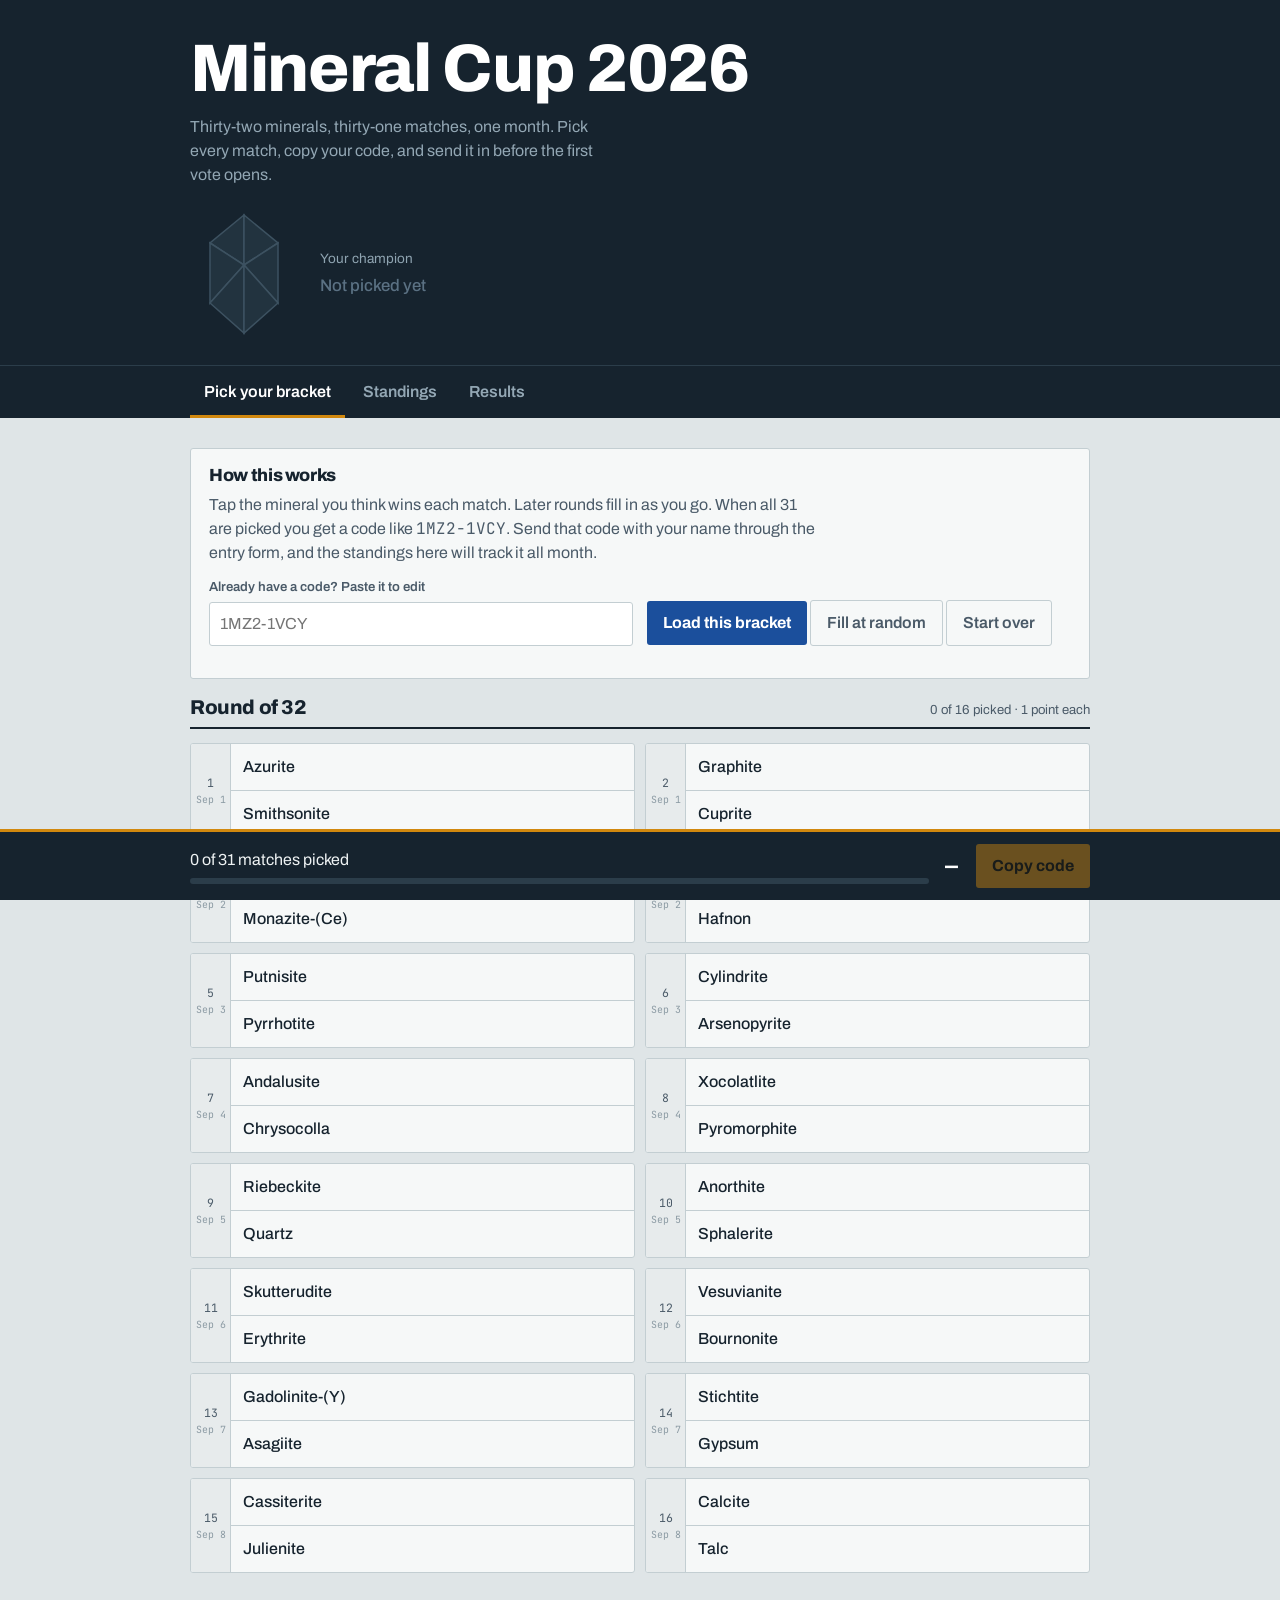
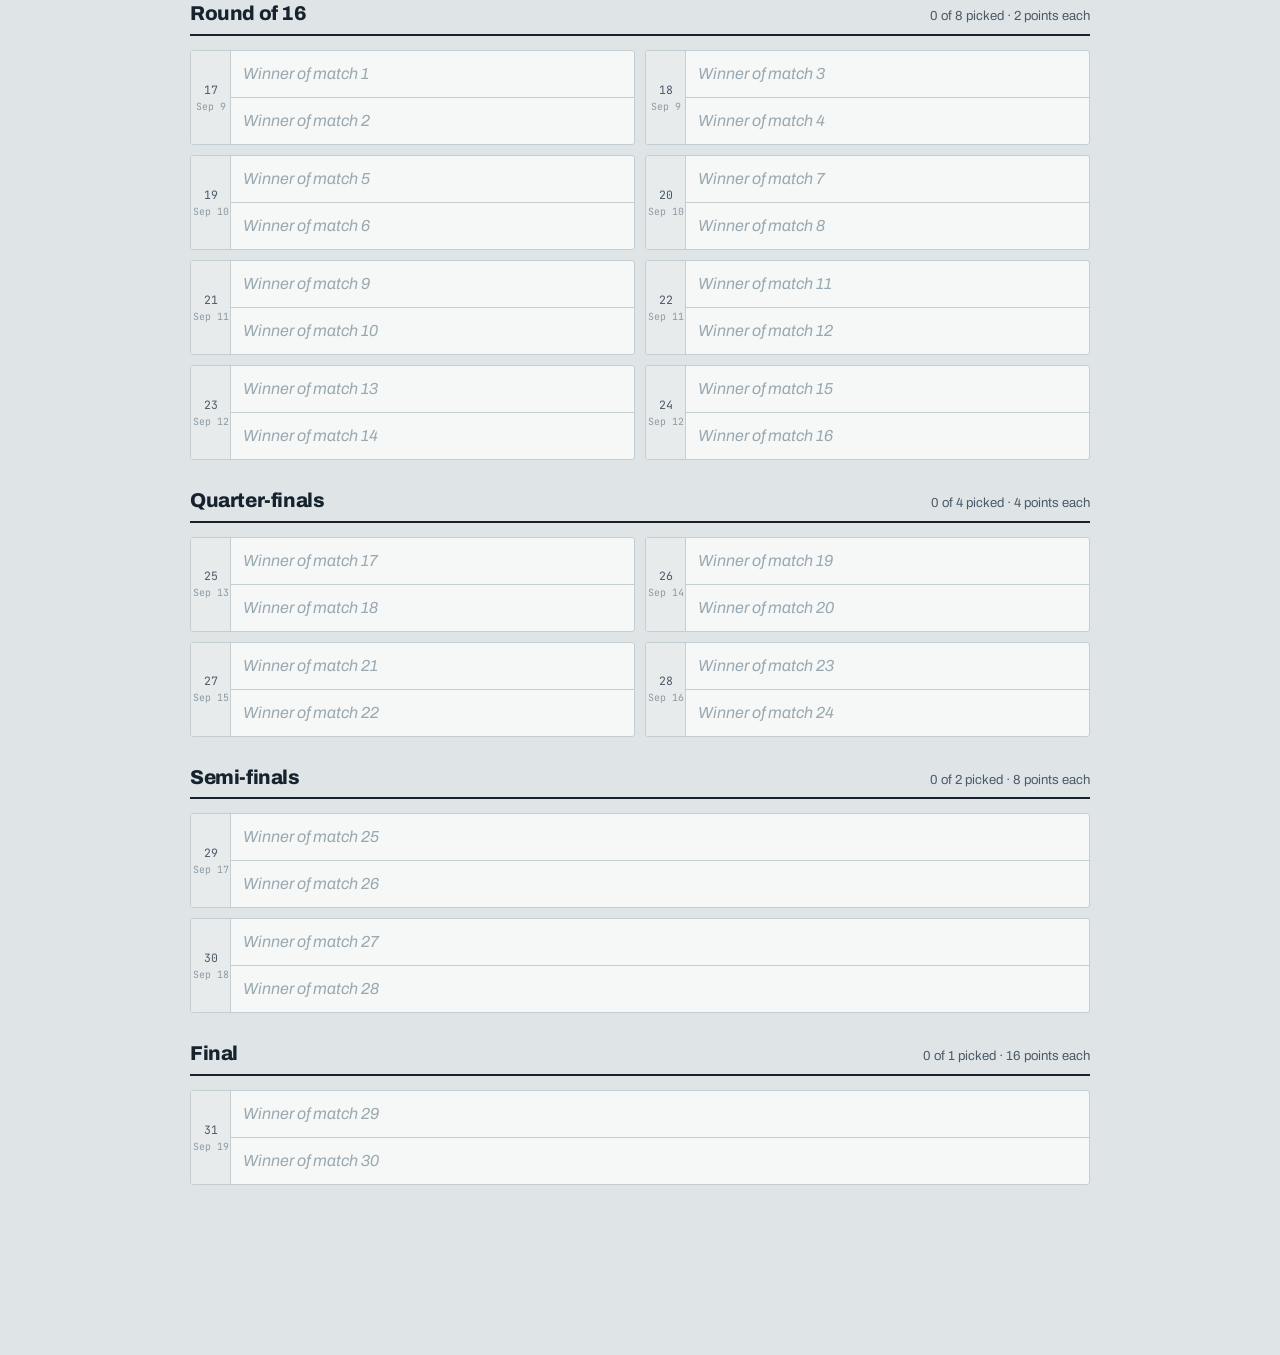
==== index.html @ 7a16c7b4 "Mineral Cup 2026 bracket site" ====
<!doctype html>
<html lang="en">
  <head>
    <meta charset="utf-8" />
    <meta name="viewport" content="width=device-width, initial-scale=1" />
    <title>Mineral Cup 2026 — bracket</title>
    <meta
      name="description"
      content="Pick all 31 matches of the Mineral Cup 2026 bracket, get an 8-character code, and follow the standings through September."
    />
    <link rel="stylesheet" href="styles.css" />
  </head>
  <body>
    <header class="masthead">
      <div class="wrap">
        <h1>Mineral Cup 2026</h1>
        <p class="season">
          Thirty-two minerals, thirty-one matches, one month. Pick every match,
          copy your code, and send it in before the first vote opens.
        </p>
        <div class="crystal-bay">
          <div class="crystal" id="crystal" aria-hidden="true">
            <svg viewBox="0 0 108 122">
              <polygon class="facet facet-a" points="54,2 20,30 54,52" />
              <polygon class="facet facet-b" points="54,2 88,30 54,52" />
              <polygon class="facet facet-c" points="20,30 20,90 54,52" />
              <polygon class="facet facet-b" points="88,30 88,90 54,52" />
              <polygon class="facet facet-a" points="20,90 54,120 54,52" />
              <polygon class="facet facet-c" points="88,90 54,120 54,52" />
            </svg>
          </div>
          <div>
            <div class="champion-label">Your champion</div>
            <div class="champion-name empty" id="championName">
              Not picked yet
            </div>
          </div>
        </div>
      </div>
    </header>

    <nav class="tabs">
      <div class="wrap" role="tablist">
        <button class="tab" role="tab" aria-selected="true" data-view="pick">
          Pick your bracket
        </button>
        <button class="tab" role="tab" aria-selected="false" data-view="standings">
          Standings
        </button>
        <button class="tab" role="tab" aria-selected="false" data-view="results">
          Results
        </button>
      </div>
    </nav>

    <main class="wrap">
      <!-- ------------------------------------------------ pick -->
      <section class="view" id="view-pick" role="tabpanel">
        <div class="card">
          <h2>How this works</h2>
          <p>
            Tap the mineral you think wins each match. Later rounds fill in as
            you go. When all 31 are picked you get a code like
            <span class="mono">1MZ2-1VCY</span>. Send that code with your name
            through the entry form, and the standings here will track it all
            month.
          </p>
          <div class="row two">
            <div class="field">
              <label for="loadCode">Already have a code? Paste it to edit</label>
              <input
                type="text"
                id="loadCode"
                class="mono"
                placeholder="1MZ2-1VCY"
                autocomplete="off"
                spellcheck="false"
              />
            </div>
            <div class="field" style="align-self: end">
              <button class="btn light" id="loadBtn">Load this bracket</button>
              <button class="btn ghost" id="randomBtn" style="border-color: var(--line); color: var(--ink-soft)">
                Fill at random
              </button>
              <button class="btn ghost" id="clearBtn" style="border-color: var(--line); color: var(--ink-soft)">
                Start over
              </button>
            </div>
          </div>
          <div id="loadMsg" aria-live="polite"></div>
        </div>
        <div id="rounds"></div>
      </section>

      <!-- ------------------------------------------------ standings -->
      <section class="view" id="view-standings" role="tabpanel" hidden>
        <div class="toolbar">
          <span class="pill" id="standingsCount">0 entries</span>
          <span class="pill" id="standingsUpdated">not yet updated</span>
        </div>
        <div id="standingsWrap"></div>
      </section>

      <!-- ------------------------------------------------ results -->
      <section class="view" id="view-results" role="tabpanel" hidden>
        <div class="card">
          <h2>Voting today</h2>
          <div id="todayList" class="empty-state">Loading the schedule.</div>
        </div>
        <div id="resultsRounds"></div>
      </section>
    </main>

    <div class="codebar">
      <div class="wrap">
        <div class="progress">
          <div id="progressText">0 of 31 matches picked</div>
          <div class="progress-track">
            <div class="progress-fill" id="progressFill"></div>
          </div>
        </div>
        <div class="code-out" id="codeOut">—</div>
        <button class="btn" id="copyBtn" disabled>Copy code</button>
        <a class="btn light" id="formBtn" href="#" hidden>Enter the contest</a>
      </div>
    </div>

    <script src="app.js"></script>
    <script>
      (function () {
        var picks = new Array(TOTAL_MATCHES).fill(null);
        var data = null;
        var dates = buildSchedule(null);

        var el = function (id) {
          return document.getElementById(id);
        };

        /* ---------------- tabs ---------------- */
        document.querySelectorAll('.tab').forEach(function (tab) {
          tab.addEventListener('click', function () {
            document.querySelectorAll('.tab').forEach(function (t) {
              t.setAttribute('aria-selected', String(t === tab));
            });
            ['pick', 'standings', 'results'].forEach(function (name) {
              el('view-' + name).hidden = name !== tab.dataset.view;
            });
            window.scrollTo({ top: 0, behavior: 'instant' });
          });
        });

        /* ---------------- picking ---------------- */

        function choose(match, side) {
          if (picks[match] === side) return;
          picks[match] = side;
          clearDownstream(picks, match);
          render();
        }

        function render() {
          var tree = expandBracket(picks);
          var host = el('rounds');
          host.innerHTML = '';

          for (var r = 0; r < ROUND_SIZES.length; r++) {
            var section = document.createElement('section');
            section.className = 'round';

            var picked = 0;
            for (var i = 0; i < ROUND_SIZES[r]; i++) {
              if (picks[matchAt(r, i)] !== null) picked++;
            }

            var head = document.createElement('div');
            head.className = 'round-head';
            head.innerHTML =
              '<h2>' +
              ROUND_NAMES[r] +
              '</h2><span class="round-meta">' +
              picked +
              ' of ' +
              ROUND_SIZES[r] +
              ' picked &middot; ' +
              ROUND_POINTS[r] +
              (ROUND_POINTS[r] === 1 ? ' point' : ' points') +
              ' each</span>';
            section.appendChild(head);

            var list = document.createElement('div');
            list.className = 'matches' + (ROUND_SIZES[r] > 2 ? ' wide' : '');

            for (var k = 0; k < ROUND_SIZES[r]; k++) {
              list.appendChild(matchNode(matchAt(r, k), tree));
            }
            section.appendChild(list);
            host.appendChild(section);
          }

          updateChampion(tree.winners[TOTAL_MATCHES - 1]);
          updateCodebar();
        }

        function matchNode(m, tree) {
          var node = document.createElement('div');
          node.className = 'match';

          var no = document.createElement('div');
          no.className = 'match-no';
          no.innerHTML =
            '<span>' +
            (m + 1) +
            '</span><span class="day">' +
            prettyDate(dates[m]).replace(' ', '&nbsp;') +
            '</span>';
          node.appendChild(no);

          var sides = document.createElement('div');
          [0, 1].forEach(function (side) {
            var name = side === 0 ? tree.upper[m] : tree.lower[m];
            var btn = document.createElement('button');
            btn.className = 'side' + (picks[m] === side ? ' chosen' : '');
            btn.type = 'button';
            if (name) {
              btn.textContent = name;
              btn.addEventListener('click', function () {
                choose(m, side);
              });
            } else {
              btn.textContent = 'Winner of match ' + (feedersOf(m)[side] + 1);
              btn.disabled = true;
            }
            sides.appendChild(btn);
          });
          node.appendChild(sides);
          return node;
        }

        function updateChampion(name) {
          var label = el('championName');
          var crystal = el('crystal');
          if (name) {
            label.textContent = name;
            label.classList.remove('empty');
            crystal.classList.add('filled');
          } else {
            label.textContent = 'Not picked yet';
            label.classList.add('empty');
            crystal.classList.remove('filled');
          }
        }

        function updateCodebar() {
          var done = picks.filter(function (p) {
            return p !== null;
          }).length;
          el('progressText').textContent =
            done + ' of ' + TOTAL_MATCHES + ' matches picked';
          el('progressFill').style.width = (done / TOTAL_MATCHES) * 100 + '%';

          if (isComplete(picks)) {
            var code = encodeBracket(picks);
            el('codeOut').textContent = code;
            el('copyBtn').disabled = false;
            el('copyBtn').dataset.code = code;
          } else {
            el('codeOut').textContent = '—';
            el('copyBtn').disabled = true;
            el('copyBtn').dataset.code = '';
          }
        }

        el('copyBtn').addEventListener('click', function () {
          var code = this.dataset.code;
          if (!code) return;
          var self = this;
          navigator.clipboard.writeText(code).then(
            function () {
              self.textContent = 'Copied';
              setTimeout(function () {
                self.textContent = 'Copy code';
              }, 1600);
            },
            function () {
              window.prompt('Copy your code', code);
            }
          );
        });

        el('loadBtn').addEventListener('click', function () {
          var result = decodeBracket(el('loadCode').value);
          var msg = el('loadMsg');
          if (result.ok) {
            picks = result.picks;
            msg.innerHTML = '<span class="ok">Bracket loaded.</span>';
            render();
          } else {
            msg.innerHTML = '<span class="bad">' + result.reason + '.</span>';
          }
        });

        el('randomBtn').addEventListener('click', function () {
          picks = Array.from({ length: TOTAL_MATCHES }, function () {
            return Math.random() < 0.5 ? 0 : 1;
          });
          el('loadMsg').innerHTML =
            '<span class="ok">Random bracket filled. Change anything you disagree with.</span>';
          render();
        });

        el('clearBtn').addEventListener('click', function () {
          picks = new Array(TOTAL_MATCHES).fill(null);
          el('loadMsg').innerHTML = '';
          render();
        });

        /* ---------------- standings ---------------- */

        function renderStandings() {
          var host = el('standingsWrap');
          if (!data) {
            host.innerHTML =
              '<p class="empty-state">Standings could not be loaded.</p>';
            return;
          }
          el('standingsCount').textContent =
            data.entries.length +
            (data.entries.length === 1 ? ' entry' : ' entries');
          el('standingsUpdated').textContent = data.updated
            ? 'updated ' + data.updated
            : 'not yet updated';

          if (!data.entries.length) {
            host.innerHTML =
              '<p class="empty-state">No entries yet. Pick a bracket and send in your code.</p>';
            return;
          }

          var rows = buildStandings(data.entries, data.results);
          var html =
            '<table><thead><tr><th class="num">#</th><th>Name</th>' +
            '<th>Champion pick</th><th class="num">Score</th>' +
            '<th class="num">Max</th><th class="num">Correct</th></tr></thead><tbody>';

          rows.forEach(function (row) {
            html +=
              '<tr><td class="num rank">' +
              row.rank +
              '</td><td>' +
              escapeHtml(row.name) +
              (row.valid ? '' : ' <span class="bad">(invalid code)</span>') +
              '</td><td class="' +
              (row.championAlive ? 'alive' : 'dead') +
              '">' +
              escapeHtml(row.champion || '—') +
              '</td><td class="num"><strong>' +
              row.score +
              '</strong></td><td class="num">' +
              row.maxPossible +
              '</td><td class="num">' +
              row.correct +
              '/' +
              row.decided +
              '</td></tr>';
          });
          html += '</tbody></table>';
          host.innerHTML = html;
        }

        /* ---------------- results ---------------- */

        function renderResults() {
          if (!data) return;
          var tree = expandBracket(data.results);
          var dead = eliminatedFrom(data.results);

          var open = openMatches(data.results, dates, todayISO());
          var today = el('todayList');
          if (!open.length) {
            today.innerHTML =
              '<p class="empty-state">Nothing scheduled for today. Check the bracket below for what is coming.</p>';
          } else {
            today.innerHTML = open
              .map(function (m) {
                var a = tree.upper[m] || 'to be decided';
                var b = tree.lower[m] || 'to be decided';
                return (
                  '<p><span class="pill">Match ' +
                  (m + 1) +
                  '</span> <strong>' +
                  escapeHtml(a) +
                  '</strong> against <strong>' +
                  escapeHtml(b) +
                  '</strong></p>'
                );
              })
              .join('');
          }

          var host = el('resultsRounds');
          host.innerHTML = '';
          for (var r = 0; r < ROUND_SIZES.length; r++) {
            var section = document.createElement('section');
            section.className = 'round';
            var settled = 0;
            for (var i = 0; i < ROUND_SIZES[r]; i++) {
              if (data.results[matchAt(r, i)] !== null) settled++;
            }
            var head = document.createElement('div');
            head.className = 'round-head';
            head.innerHTML =
              '<h2>' +
              ROUND_NAMES[r] +
              '</h2><span class="round-meta">' +
              settled +
              ' of ' +
              ROUND_SIZES[r] +
              ' decided</span>';
            section.appendChild(head);

            var list = document.createElement('div');
            list.className = 'matches' + (ROUND_SIZES[r] > 2 ? ' wide' : '');
            for (var k = 0; k < ROUND_SIZES[r]; k++) {
              list.appendChild(resultNode(matchAt(r, k), tree, dead));
            }
            section.appendChild(list);
            host.appendChild(section);
          }
        }

        function resultNode(m, tree, dead) {
          var node = document.createElement('div');
          node.className = 'match';
          var no = document.createElement('div');
          no.className = 'match-no';
          no.innerHTML =
            '<span>' +
            (m + 1) +
            '</span><span class="day">' +
            prettyDate(dates[m]).replace(' ', '&nbsp;') +
            '</span>';
          node.appendChild(no);

          var sides = document.createElement('div');
          [0, 1].forEach(function (side) {
            var name = side === 0 ? tree.upper[m] : tree.lower[m];
            var div = document.createElement('div');
            div.className = 'side';
            if (!name) {
              div.className += ' side';
              div.textContent = 'Winner of match ' + (feedersOf(m)[side] + 1);
              div.style.fontStyle = 'italic';
              div.style.color = '#9aa8b0';
            } else {
              div.textContent = name;
              if (data.results[m] === side) div.className += ' actual';
              else if (data.results[m] !== null || dead.has(name))
                div.className += ' knocked';
            }
            sides.appendChild(div);
          });
          node.appendChild(sides);
          return node;
        }

        function escapeHtml(text) {
          return String(text).replace(/[&<>"']/g, function (c) {
            return {
              '&': '&amp;',
              '<': '&lt;',
              '>': '&gt;',
              '"': '&quot;',
              "'": '&#39;',
            }[c];
          });
        }

        /* ---------------- boot ---------------- */

        render();

        loadData()
          .then(function (loaded) {
            data = loaded;
            dates = buildSchedule(data.schedule);
            if (data.formUrl) {
              var link = el('formBtn');
              link.href = data.formUrl;
              link.target = '_blank';
              link.rel = 'noopener';
              link.hidden = false;
            }
            document.title = data.season + ' — bracket';
            render();
            renderStandings();
            renderResults();
          })
          .catch(function () {
            el('standingsWrap').innerHTML =
              '<p class="empty-state">Standings are not available yet.</p>';
            el('todayList').innerHTML =
              '<p class="empty-state">The schedule is not available yet.</p>';
          });
      })();
    </script>
  </body>
</html>
---- styles.css ----
@import url('https://fonts.googleapis.com/css2?family=Archivo:wght@400;500;600;800&family=JetBrains+Mono:wght@500;700&display=swap');

:root {
  --ink: #16232e;
  --ink-soft: #4a5a68;
  --ground: #dfe5e7;
  --panel: #f6f8f8;
  --line: #c3ced2;
  --azurite: #1b4f9c;
  --azurite-tint: #dbe6f5;
  --orpiment: #d1880e;
  --orpiment-tint: #f8ecd2;
  --erythrite: #a8325f;
  --chrysocolla: #2e8c85;
  --radius: 3px;
  --shadow: 0 1px 0 var(--line);
}

* {
  box-sizing: border-box;
}

html {
  -webkit-text-size-adjust: 100%;
}

body {
  margin: 0;
  background: var(--ground);
  color: var(--ink);
  font-family: 'Archivo', system-ui, sans-serif;
  font-size: 16px;
  line-height: 1.5;
}

h1,
h2,
h3 {
  margin: 0;
  font-weight: 800;
  letter-spacing: -0.02em;
  line-height: 1.05;
}

a {
  color: var(--azurite);
}

button {
  font: inherit;
  color: inherit;
  cursor: pointer;
}

:focus-visible {
  outline: 3px solid var(--orpiment);
  outline-offset: 2px;
}

.wrap {
  max-width: 940px;
  margin: 0 auto;
  padding: 0 20px;
}

/* ---------------- masthead ---------------- */

.masthead {
  background: var(--ink);
  color: #eef2f3;
  padding: 34px 0 0;
}

.masthead h1 {
  font-size: clamp(2.4rem, 8vw, 4.2rem);
  color: #fff;
}

.masthead .season {
  color: #93a7b4;
  margin: 10px 0 26px;
  max-width: 46ch;
}

.crystal-bay {
  display: flex;
  align-items: center;
  gap: 22px;
  padding-bottom: 30px;
  flex-wrap: wrap;
}

.crystal {
  width: 108px;
  height: 122px;
  flex: none;
  position: relative;
}

.crystal svg {
  width: 100%;
  height: 100%;
  display: block;
}

.crystal .facet {
  fill: #22333f;
  stroke: #3d5261;
  stroke-width: 1.5;
  transition: fill 220ms ease;
}

.crystal.filled .facet-a {
  fill: #2a63b8;
}
.crystal.filled .facet-b {
  fill: #1b4f9c;
}
.crystal.filled .facet-c {
  fill: #13396f;
}
.crystal.filled .facet {
  stroke: #75a6e6;
}

.champion-label {
  color: #8fa4b1;
  font-size: 0.85rem;
  margin-bottom: 4px;
}

.champion-name {
  font-size: clamp(1.5rem, 5vw, 2.2rem);
  font-weight: 800;
  color: #fff;
  letter-spacing: -0.02em;
}

.champion-name.empty {
  color: #5b7183;
  font-weight: 500;
  letter-spacing: 0;
  font-size: 1.05rem;
}

/* ---------------- tabs ---------------- */

.tabs {
  background: var(--ink);
  border-top: 1px solid #2b3d4a;
  position: sticky;
  top: 0;
  z-index: 20;
}

.tabs .wrap {
  display: flex;
  gap: 4px;
  overflow-x: auto;
}

.tab {
  background: none;
  border: 0;
  border-bottom: 3px solid transparent;
  color: #93a7b4;
  padding: 14px 14px 11px;
  font-weight: 600;
  white-space: nowrap;
}

.tab[aria-selected='true'] {
  color: #fff;
  border-bottom-color: var(--orpiment);
}

/* ---------------- panels ---------------- */

.view {
  padding: 30px 0 140px;
}

.view[hidden] {
  display: none;
}

.round {
  margin-bottom: 30px;
}

.round-head {
  display: flex;
  align-items: baseline;
  justify-content: space-between;
  gap: 12px;
  padding-bottom: 8px;
  border-bottom: 2px solid var(--ink);
  margin-bottom: 14px;
}

.round-head h2 {
  font-size: 1.25rem;
}

.round-meta {
  font-size: 0.82rem;
  color: var(--ink-soft);
}

.matches {
  display: grid;
  gap: 10px;
}

@media (min-width: 720px) {
  .matches.wide {
    grid-template-columns: 1fr 1fr;
  }
}

.match {
  background: var(--panel);
  border: 1px solid var(--line);
  border-radius: var(--radius);
  display: grid;
  grid-template-columns: 40px 1fr;
  overflow: hidden;
}

.match-no {
  background: #e7ebec;
  border-right: 1px solid var(--line);
  display: flex;
  flex-direction: column;
  align-items: center;
  justify-content: center;
  gap: 2px;
  font-size: 0.72rem;
  color: var(--ink-soft);
  font-family: 'JetBrains Mono', monospace;
}

.match-no .day {
  font-size: 0.62rem;
  color: #8b9aa3;
}

.side {
  display: block;
  width: 100%;
  text-align: left;
  background: none;
  border: 0;
  border-bottom: 1px solid var(--line);
  padding: 11px 12px;
  font-weight: 500;
  transition: background 120ms ease;
}

.side:last-child {
  border-bottom: 0;
}

.side:hover:not(:disabled) {
  background: var(--azurite-tint);
}

.side:disabled {
  color: #9aa8b0;
  cursor: default;
  font-style: italic;
  font-weight: 400;
}

.side.chosen {
  background: var(--azurite);
  color: #fff;
  font-weight: 700;
}

.side.chosen:hover {
  background: var(--azurite);
}

.side.actual {
  background: var(--orpiment-tint);
  box-shadow: inset 4px 0 0 var(--orpiment);
  font-weight: 700;
}

.side.knocked {
  color: #9aa8b0;
  text-decoration: line-through;
}

.side .tick {
  float: right;
  font-family: 'JetBrains Mono', monospace;
  font-size: 0.78rem;
  opacity: 0.8;
}

/* ---------------- code bar ---------------- */

.codebar {
  position: fixed;
  left: 0;
  right: 0;
  bottom: 0;
  background: var(--ink);
  color: #eef2f3;
  border-top: 3px solid var(--orpiment);
  z-index: 30;
}

.codebar .wrap {
  display: flex;
  align-items: center;
  gap: 16px;
  padding-top: 12px;
  padding-bottom: 12px;
  flex-wrap: wrap;
}

.progress {
  flex: 1 1 180px;
  min-width: 160px;
}

.progress-track {
  height: 6px;
  background: #2b3d4a;
  border-radius: 3px;
  overflow: hidden;
  margin-top: 6px;
}

.progress-fill {
  height: 100%;
  background: var(--orpiment);
  width: 0;
  transition: width 200ms ease;
}

.code-out {
  font-family: 'JetBrains Mono', monospace;
  font-weight: 700;
  font-size: 1.35rem;
  letter-spacing: 0.08em;
  color: #fff;
}

.btn {
  background: var(--orpiment);
  color: #1d1403;
  border: 0;
  border-radius: var(--radius);
  padding: 10px 16px;
  font-weight: 700;
}

.btn.ghost {
  background: none;
  border: 1px solid #45596a;
  color: #dbe4e8;
  font-weight: 600;
}

.btn:disabled {
  opacity: 0.45;
  cursor: not-allowed;
}

.btn.light {
  background: var(--azurite);
  color: #fff;
}

/* ---------------- tables & cards ---------------- */

.card {
  background: var(--panel);
  border: 1px solid var(--line);
  border-radius: var(--radius);
  padding: 18px;
  margin-bottom: 18px;
}

.card h2 {
  font-size: 1.1rem;
  margin-bottom: 8px;
}

.card p {
  margin: 0 0 12px;
  color: var(--ink-soft);
  max-width: 68ch;
}

table {
  width: 100%;
  border-collapse: collapse;
  background: var(--panel);
  border: 1px solid var(--line);
}

th,
td {
  text-align: left;
  padding: 9px 12px;
  border-bottom: 1px solid var(--line);
  font-size: 0.93rem;
}

th {
  background: #e7ebec;
  font-weight: 600;
  font-size: 0.8rem;
  color: var(--ink-soft);
}

td.num,
th.num {
  text-align: right;
  font-family: 'JetBrains Mono', monospace;
}

tr:last-child td {
  border-bottom: 0;
}

.rank {
  font-family: 'JetBrains Mono', monospace;
  font-weight: 700;
  color: var(--ink-soft);
}

.dead {
  color: var(--erythrite);
}

.alive {
  color: var(--chrysocolla);
}

input[type='text'],
input[type='date'],
input[type='url'],
textarea,
select {
  font: inherit;
  width: 100%;
  padding: 9px 10px;
  border: 1px solid var(--line);
  border-radius: var(--radius);
  background: #fff;
  color: var(--ink);
}

textarea {
  font-family: 'JetBrains Mono', monospace;
  font-size: 0.85rem;
  min-height: 130px;
  resize: vertical;
}

label {
  display: block;
  font-size: 0.82rem;
  font-weight: 600;
  color: var(--ink-soft);
  margin-bottom: 5px;
}

.field {
  margin-bottom: 14px;
}

.row {
  display: grid;
  gap: 14px;
}

@media (min-width: 640px) {
  .row.two {
    grid-template-columns: 1fr 1fr;
  }
}

.note {
  border-left: 4px solid var(--erythrite);
  background: #fbeaf0;
  padding: 12px 14px;
  border-radius: var(--radius);
  margin-bottom: 18px;
  font-size: 0.9rem;
}

.note strong {
  color: var(--erythrite);
}

.ok {
  color: var(--chrysocolla);
  font-weight: 600;
}

.bad {
  color: var(--erythrite);
  font-weight: 600;
}

.empty-state {
  color: var(--ink-soft);
  padding: 20px 0;
}

.toolbar {
  display: flex;
  gap: 10px;
  flex-wrap: wrap;
  align-items: center;
  margin-bottom: 16px;
}

.pill {
  display: inline-block;
  font-size: 0.75rem;
  font-family: 'JetBrains Mono', monospace;
  background: #e7ebec;
  border: 1px solid var(--line);
  border-radius: 999px;
  padding: 2px 9px;
}

.admin body,
body.admin {
  background: #d7dee0;
}

.mono {
  font-family: 'JetBrains Mono', monospace;
}

@media (prefers-reduced-motion: reduce) {
  * {
    transition: none !important;
  }
}
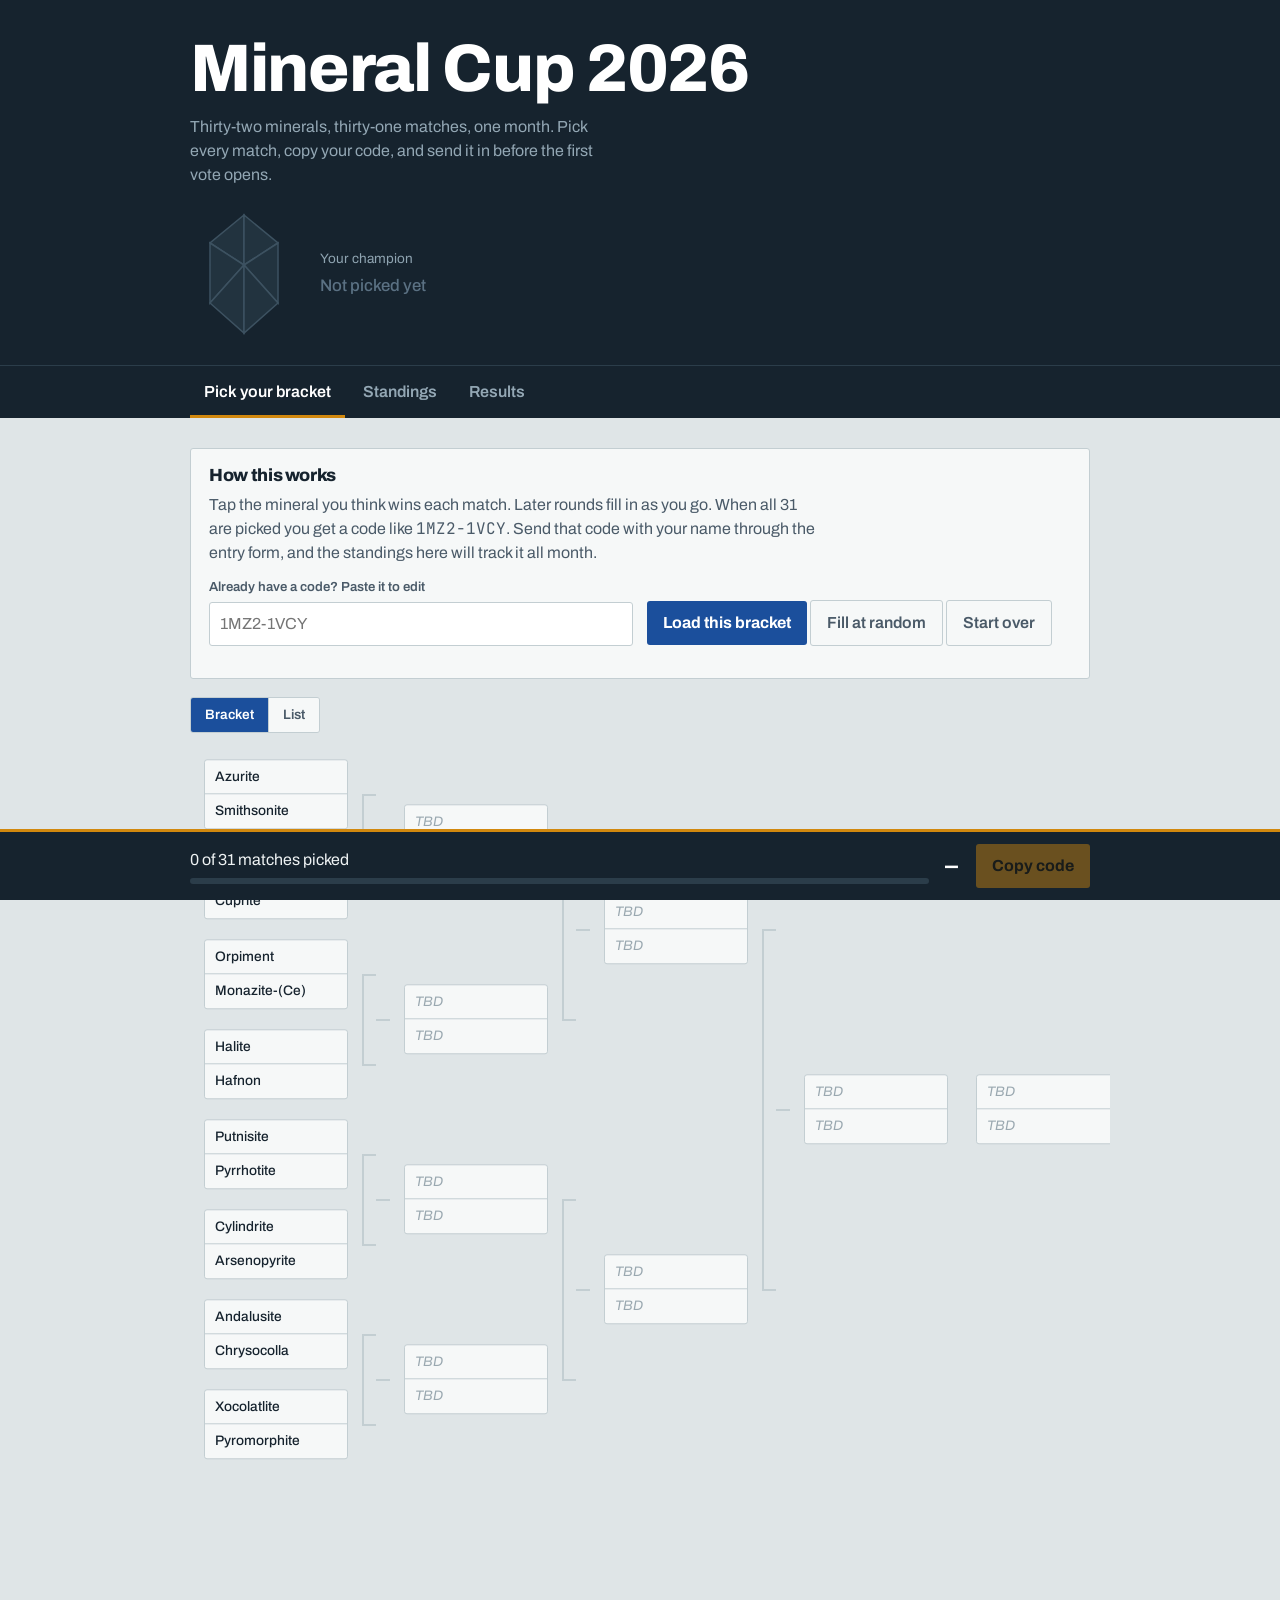
==== commit 888fd7d1: "Bracket-tree view for pick and results" ====
--- a/index.html
+++ b/index.html
@@ -89,7 +89,17 @@
           </div>
           <div id="loadMsg" aria-live="polite"></div>
         </div>
-        <div id="rounds"></div>
+
+        <div class="view-toggle" role="group" aria-label="Bracket display">
+          <button type="button" data-mode="tree" aria-pressed="true">Bracket</button>
+          <button type="button" data-mode="list" aria-pressed="false">List</button>
+        </div>
+        <p class="bracket-hint">Scroll sideways to see the whole bracket.</p>
+
+        <div class="bracket-scroll" id="pickTreeWrap">
+          <div class="bracket" id="pickTree"></div>
+        </div>
+        <div id="rounds" hidden></div>
       </section>
 
       <!-- ------------------------------------------------ standings -->
@@ -107,7 +117,17 @@
           <h2>Voting today</h2>
           <div id="todayList" class="empty-state">Loading the schedule.</div>
         </div>
-        <div id="resultsRounds"></div>
+
+        <div class="view-toggle" role="group" aria-label="Results display">
+          <button type="button" data-mode="tree" data-target="results" aria-pressed="true">Bracket</button>
+          <button type="button" data-mode="list" data-target="results" aria-pressed="false">List</button>
+        </div>
+        <p class="bracket-hint">Scroll sideways to see the whole bracket.</p>
+
+        <div class="bracket-scroll" id="resultsTreeWrap">
+          <div class="bracket" id="resultsTree"></div>
+        </div>
+        <div id="resultsRounds" hidden></div>
       </section>
     </main>
 
@@ -146,6 +166,188 @@
               el('view-' + name).hidden = name !== tab.dataset.view;
             });
             window.scrollTo({ top: 0, behavior: 'instant' });
+          });
+        });
+
+        /* ---------------- tree bracket (both pick and results use this) ---------------- */
+
+        var TREE_H = 720; // px, height of one conference column stack
+
+        // Every round split into its left-half and right-half offsets, so the
+        // tree can be drawn as two 16-mineral conferences converging on a
+        // centred final -- the same shape as a printed March Madness bracket.
+        function conferenceMatches(round, side) {
+          var half = ROUND_SIZES[round] / 2;
+          var offsets = [];
+          for (var i = 0; i < half; i++) {
+            offsets.push(side === 'left' ? i : half + i);
+          }
+          return offsets.map(function (o) {
+            return matchAt(round, o);
+          });
+        }
+
+        function centerPct(i, n) {
+          return ((i + 0.5) / n) * 100;
+        }
+
+        // mode: 'pick' uses `picks` + choose(); 'result' uses data.results and
+        // is read only, highlighting the actual winner instead of a selection.
+        function buildBracketTree(host, mode) {
+          host.innerHTML = '';
+          host.style.height = TREE_H + 'px';
+
+          var picksArr = mode === 'pick' ? picks : data.results;
+          var tree = expandBracket(picksArr);
+          var dead = mode === 'result' ? eliminatedFrom(picksArr) : new Set();
+
+          ['left', 'right'].forEach(function (side) {
+            var conf = document.createElement('div');
+            conf.className = 'conference' + (side === 'right' ? ' right' : '');
+            conf.style.height = TREE_H + 'px';
+
+            for (var r = 0; r < 4; r++) {
+              var matches = conferenceMatches(r, side);
+              conf.appendChild(buildColumn(matches, r === 0, mode, tree, dead));
+              if (r < 3) conf.appendChild(buildConnector(r, side));
+            }
+            host.appendChild(conf);
+          });
+
+          var final = document.createElement('div');
+          final.className = 'bfinal';
+          final.innerHTML = '<div class="bfinal-label">Champion</div>';
+          final.appendChild(
+            matchCard(matchAt(4, 0), tree, mode, dead, true)
+          );
+          host.appendChild(final);
+        }
+
+        function buildColumn(matches, isRoundZero, mode, tree, dead) {
+          var col = document.createElement('div');
+          col.className = 'bcol' + (isRoundZero ? ' round-0' : '');
+          col.style.position = 'relative';
+          col.style.height = '100%';
+          col.style.padding = '0 14px';
+
+          matches.forEach(function (m, i) {
+            var wrap = document.createElement('div');
+            wrap.style.position = 'absolute';
+            wrap.style.left = '14px';
+            wrap.style.right = '14px';
+            wrap.style.top = centerPct(i, matches.length) + '%';
+            wrap.style.transform = 'translateY(-50%)';
+            wrap.appendChild(matchCard(m, tree, mode, dead, false));
+            col.appendChild(wrap);
+          });
+          return col;
+        }
+
+        // The thin strip between two match columns: a vertical bar joining
+        // each pair, with short horizontal ticks meeting the cards on either
+        // side. Positions come straight from the maths of a balanced tree, so
+        // a parent's tick always sits exactly between its two children's.
+        function buildConnector(round, side) {
+          var childCount = ROUND_SIZES[round] / 2;
+          var parentCount = ROUND_SIZES[round + 1] / 2;
+          var strip = document.createElement('div');
+          strip.style.position = 'relative';
+          strip.style.width = '28px';
+          strip.style.flex = 'none';
+          strip.style.height = '100%';
+
+          for (var p = 0; p < parentCount; p++) {
+            var topPct = centerPct(2 * p, childCount);
+            var botPct = centerPct(2 * p + 1, childCount);
+            var midPct = centerPct(p, parentCount);
+
+            var bar = document.createElement('div');
+            bar.style.position = 'absolute';
+            bar.style.top = topPct + '%';
+            bar.style.height = botPct - topPct + '%';
+            bar.style.width = '0';
+            bar.style.borderRight = '2px solid var(--line)';
+            bar.style.left = side === 'left' ? '0' : 'auto';
+            bar.style.right = side === 'right' ? '0' : 'auto';
+            strip.appendChild(bar);
+
+            [topPct, botPct].forEach(function (pct) {
+              var tick = document.createElement('div');
+              tick.style.position = 'absolute';
+              tick.style.top = pct + '%';
+              tick.style.width = '14px';
+              tick.style.height = '0';
+              tick.style.borderTop = '2px solid var(--line)';
+              tick.style.left = side === 'left' ? '0' : 'auto';
+              tick.style.right = side === 'right' ? '0' : 'auto';
+              strip.appendChild(tick);
+            });
+
+            var outTick = document.createElement('div');
+            outTick.style.position = 'absolute';
+            outTick.style.top = midPct + '%';
+            outTick.style.width = '14px';
+            outTick.style.height = '0';
+            outTick.style.borderTop = '2px solid var(--line)';
+            outTick.style.left = side === 'left' ? '14px' : 'auto';
+            outTick.style.right = side === 'right' ? '14px' : 'auto';
+            strip.appendChild(outTick);
+          }
+          return strip;
+        }
+
+        function matchCard(m, tree, mode, dead, isFinal) {
+          var card = document.createElement('div');
+          card.className = 'bmatch';
+          [0, 1].forEach(function (side) {
+            var name = side === 0 ? tree.upper[m] : tree.lower[m];
+            var btn = document.createElement('button');
+            btn.type = 'button';
+            btn.className = 'bside';
+
+            if (!name) {
+              btn.textContent = isFinal ? 'Not decided yet' : 'TBD';
+              btn.disabled = true;
+              card.appendChild(btn);
+              return;
+            }
+
+            btn.textContent = name;
+
+            if (mode === 'pick') {
+              if (picks[m] === side) btn.classList.add('chosen');
+              btn.addEventListener('click', function () {
+                choose(m, side);
+              });
+            } else {
+              if (data.results[m] === side) btn.classList.add('actual');
+              else if (data.results[m] !== null || dead.has(name)) {
+                btn.classList.add('knocked');
+              }
+              btn.disabled = true;
+            }
+            card.appendChild(btn);
+          });
+          return card;
+        }
+
+        /* view toggles */
+        document.querySelectorAll('.view-toggle').forEach(function (group) {
+          group.querySelectorAll('button').forEach(function (btn) {
+            btn.addEventListener('click', function () {
+              var target = btn.dataset.target || 'pick';
+              var mode = btn.dataset.mode;
+              group.querySelectorAll('button').forEach(function (b) {
+                b.setAttribute('aria-pressed', String(b === btn));
+              });
+              if (target === 'pick') {
+                el('pickTreeWrap').hidden = mode !== 'tree';
+                el('rounds').hidden = mode !== 'list';
+              } else {
+                el('resultsTreeWrap').hidden = mode !== 'tree';
+                el('resultsRounds').hidden = mode !== 'list';
+              }
+            });
           });
         });
 
@@ -199,6 +401,7 @@
 
           updateChampion(tree.winners[TOTAL_MATCHES - 1]);
           updateCodebar();
+          buildBracketTree(el('pickTree'), 'pick');
         }
 
         function matchNode(m, tree) {
@@ -426,6 +629,8 @@
             section.appendChild(list);
             host.appendChild(section);
           }
+
+          buildBracketTree(el('resultsTree'), 'result');
         }
 
         function resultNode(m, tree, dead) {
--- a/styles.css
+++ b/styles.css
@@ -300,6 +300,213 @@
   opacity: 0.8;
 }
 
+/* ---------------- tree bracket ---------------- */
+
+.bracket-scroll {
+  overflow-x: auto;
+  overflow-y: hidden;
+  padding-bottom: 6px;
+  margin: 0 -20px 20px;
+  padding-left: 20px;
+  padding-right: 20px;
+}
+
+.bracket-hint {
+  display: none;
+  color: var(--ink-soft);
+  font-size: 0.82rem;
+  margin: 0 0 10px;
+}
+
+@media (max-width: 900px) {
+  .bracket-hint {
+    display: block;
+  }
+}
+
+.bracket {
+  display: flex;
+  align-items: stretch;
+  gap: 0;
+  width: max-content;
+  min-width: 100%;
+}
+
+.conference {
+  display: flex;
+}
+
+.conference.right {
+  flex-direction: row-reverse;
+}
+
+.bcol {
+  display: flex;
+  flex-direction: column;
+  justify-content: space-around;
+  width: 172px;
+  flex: none;
+  padding: 0 14px;
+}
+
+.bcol .bmatch-wrap {
+  position: relative;
+  display: flex;
+  align-items: center;
+}
+
+/* the connector: a horizontal stub off the match, plus (for paired rounds)
+   a vertical bar joining two matches into the stub that feeds the next round */
+.bcol:not(.round-0) .bmatch-wrap::before {
+  content: '';
+  position: absolute;
+  top: 50%;
+  width: 14px;
+  height: 0;
+  border-top: 2px solid var(--line);
+}
+
+.conference:not(.right) .bcol:not(.round-0) .bmatch-wrap::before {
+  left: -14px;
+}
+.conference.right .bcol:not(.round-0) .bmatch-wrap::before {
+  right: -14px;
+}
+
+.bpair {
+  position: relative;
+  display: flex;
+  flex-direction: column;
+  justify-content: space-around;
+  flex: 1;
+}
+
+.bpair::after {
+  content: '';
+  position: absolute;
+  top: 25%;
+  bottom: 25%;
+  width: 0;
+  border-right: 2px solid var(--line);
+}
+
+.conference:not(.right) .bpair::after {
+  right: -14px;
+}
+.conference.right .bpair::after {
+  left: -14px;
+}
+
+.bmatch {
+  background: var(--panel);
+  border: 1px solid var(--line);
+  border-radius: var(--radius);
+  overflow: hidden;
+  width: 100%;
+  margin: 7px 0;
+}
+
+.bmatch .bside {
+  display: block;
+  width: 100%;
+  text-align: left;
+  background: none;
+  border: 0;
+  border-bottom: 1px solid var(--line);
+  padding: 8px 10px;
+  font-size: 0.86rem;
+  font-weight: 500;
+  line-height: 1.25;
+}
+
+.bmatch .bside:last-child {
+  border-bottom: 0;
+}
+
+.bmatch .bside:hover:not(:disabled) {
+  background: var(--azurite-tint);
+}
+
+.bmatch .bside:disabled {
+  color: #9aa8b0;
+  font-style: italic;
+  font-weight: 400;
+  cursor: default;
+}
+
+.bmatch .bside.chosen {
+  background: var(--azurite);
+  color: #fff;
+  font-weight: 700;
+}
+
+.bmatch .bside.actual {
+  background: var(--orpiment-tint);
+  box-shadow: inset 3px 0 0 var(--orpiment);
+  font-weight: 700;
+}
+
+.bmatch .bside.knocked {
+  color: #9aa8b0;
+  text-decoration: line-through;
+}
+
+.bfinal {
+  flex: none;
+  width: 190px;
+  display: flex;
+  flex-direction: column;
+  align-items: center;
+  justify-content: center;
+  padding: 0 8px;
+}
+
+.bfinal-label {
+  font-size: 0.72rem;
+  color: var(--ink-soft);
+  margin-bottom: 8px;
+  text-align: center;
+}
+
+.bfinal .bmatch {
+  border-color: var(--orpiment);
+  border-width: 2px;
+}
+
+.round-label {
+  text-align: center;
+  font-size: 0.72rem;
+  color: var(--ink-soft);
+  padding-bottom: 6px;
+}
+
+.view-toggle {
+  display: inline-flex;
+  border: 1px solid var(--line);
+  border-radius: var(--radius);
+  overflow: hidden;
+  margin-bottom: 16px;
+}
+
+.view-toggle button {
+  background: var(--panel);
+  border: 0;
+  padding: 7px 14px;
+  font-size: 0.85rem;
+  font-weight: 600;
+  color: var(--ink-soft);
+  border-right: 1px solid var(--line);
+}
+
+.view-toggle button:last-child {
+  border-right: 0;
+}
+
+.view-toggle button[aria-pressed='true'] {
+  background: var(--azurite);
+  color: #fff;
+}
+
 /* ---------------- code bar ---------------- */
 
 .codebar {
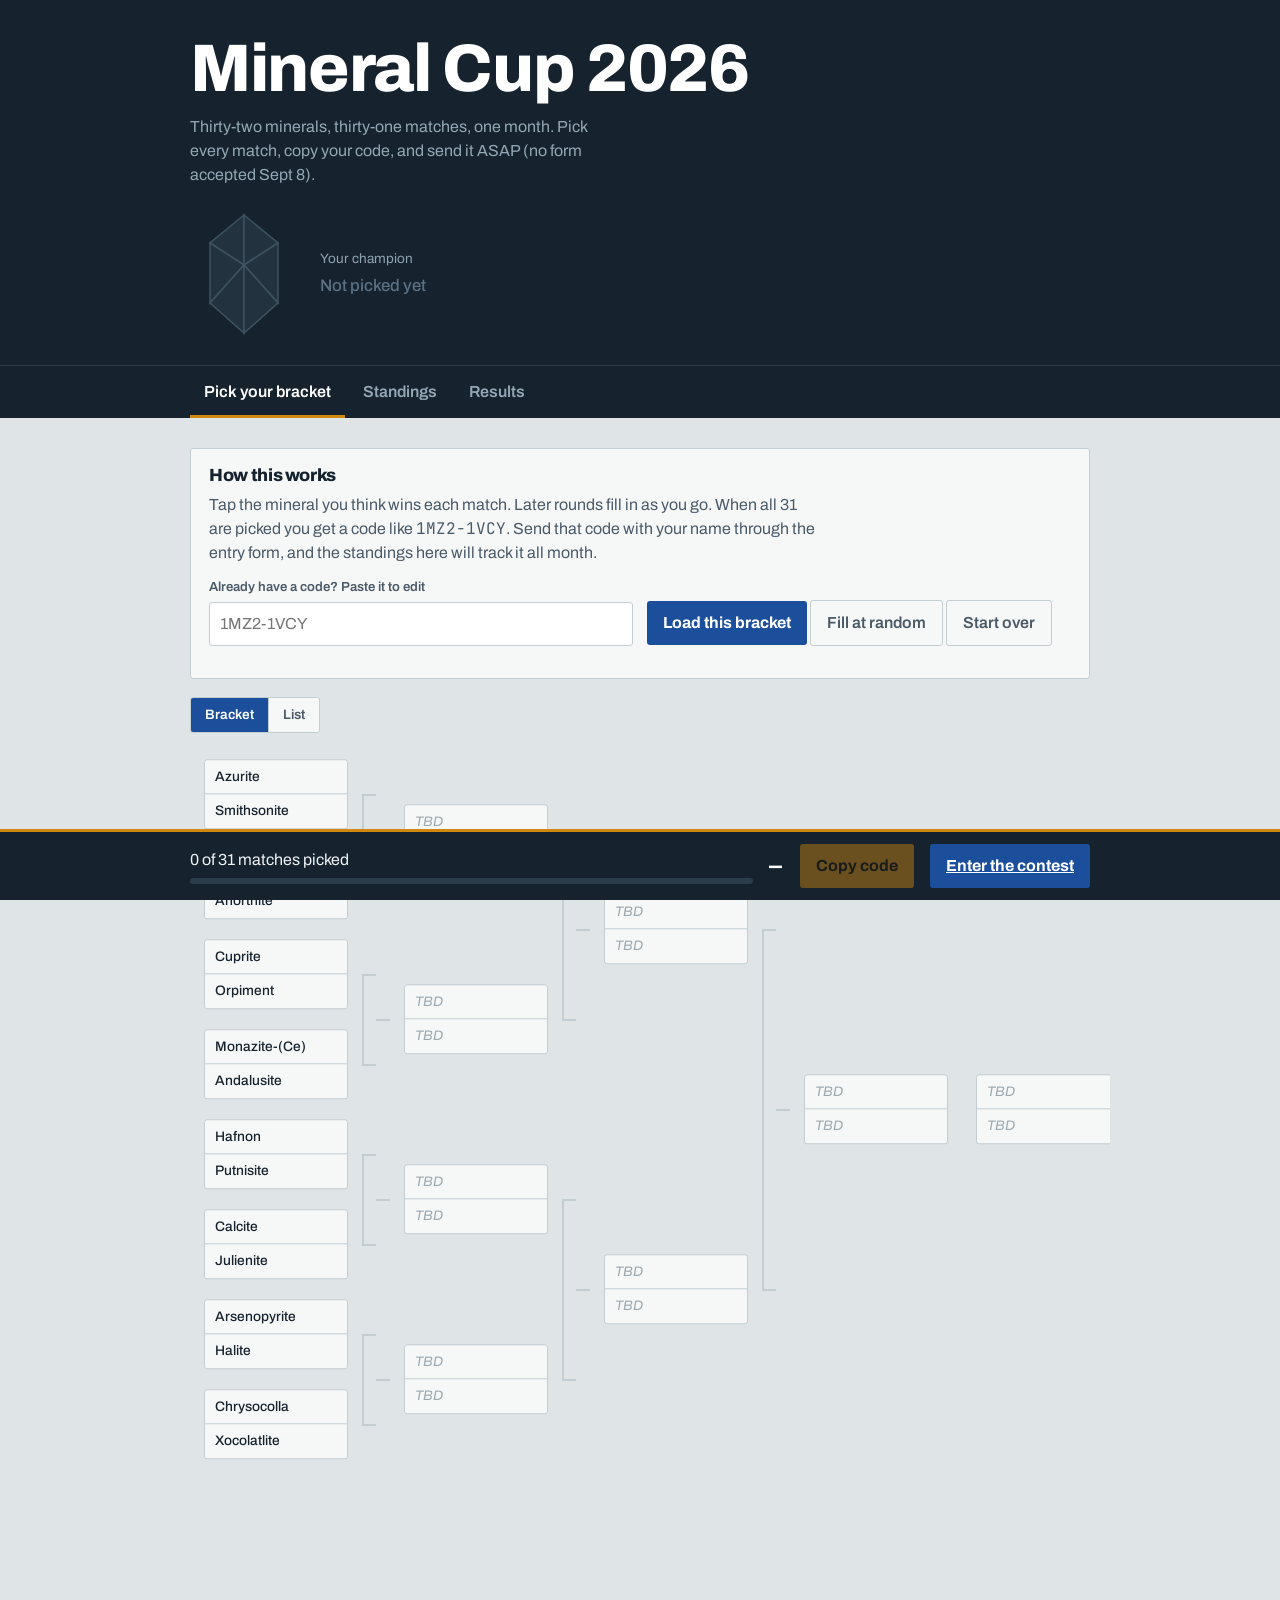
==== commit 58885e3d: "Fix mineral pairings to match the official bracket sheet" ====
--- a/index.html
+++ b/index.html
@@ -16,7 +16,7 @@
         <h1>Mineral Cup 2026</h1>
         <p class="season">
           Thirty-two minerals, thirty-one matches, one month. Pick every match,
-          copy your code, and send it in before the first vote opens.
+          copy your code, and send it ASAP (no form accepted Sept 8).
         </p>
         <div class="crystal-bay">
           <div class="crystal" id="crystal" aria-hidden="true">
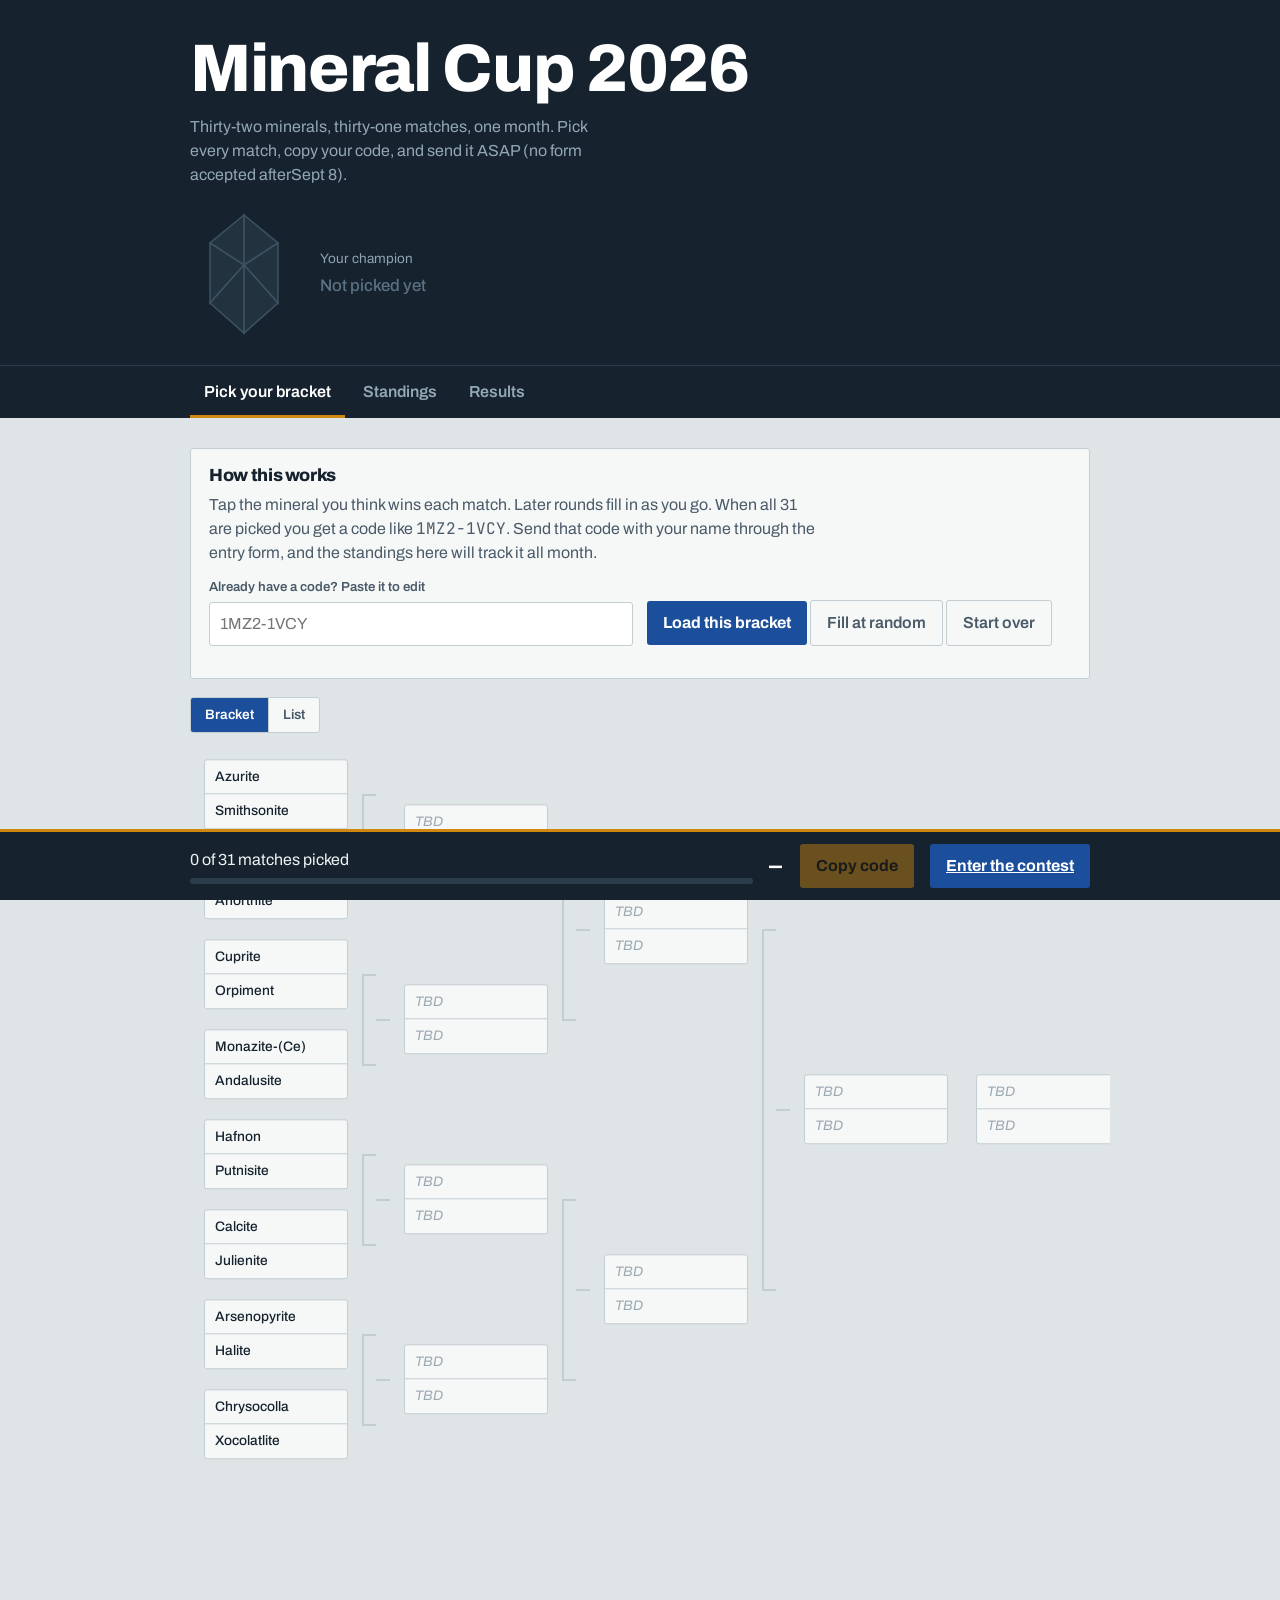
==== commit 12e04cbd: "Fix mineral pairings to match the official bracket sheet" ====
--- a/index.html
+++ b/index.html
@@ -16,7 +16,7 @@
         <h1>Mineral Cup 2026</h1>
         <p class="season">
           Thirty-two minerals, thirty-one matches, one month. Pick every match,
-          copy your code, and send it ASAP (no form accepted Sept 8).
+          copy your code, and send it ASAP (no form accepted afterSept 8).
         </p>
         <div class="crystal-bay">
           <div class="crystal" id="crystal" aria-hidden="true">
